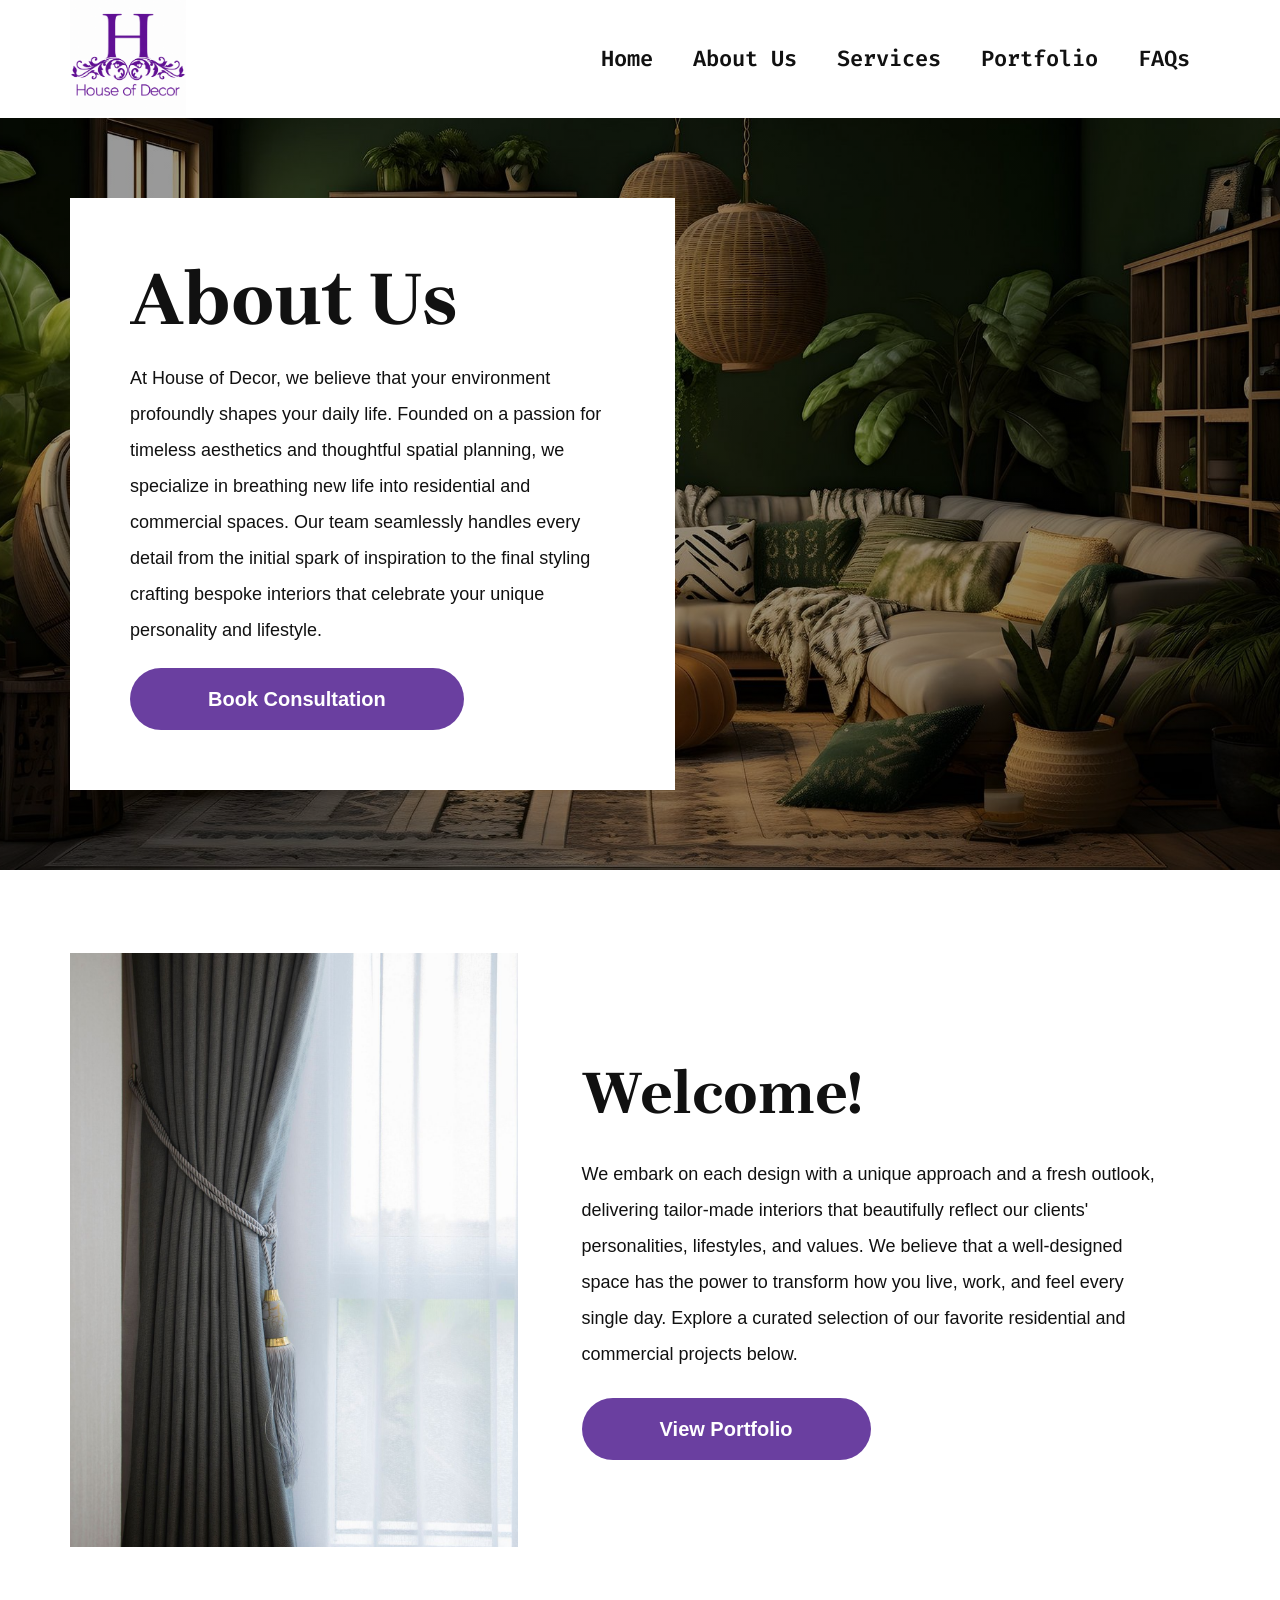
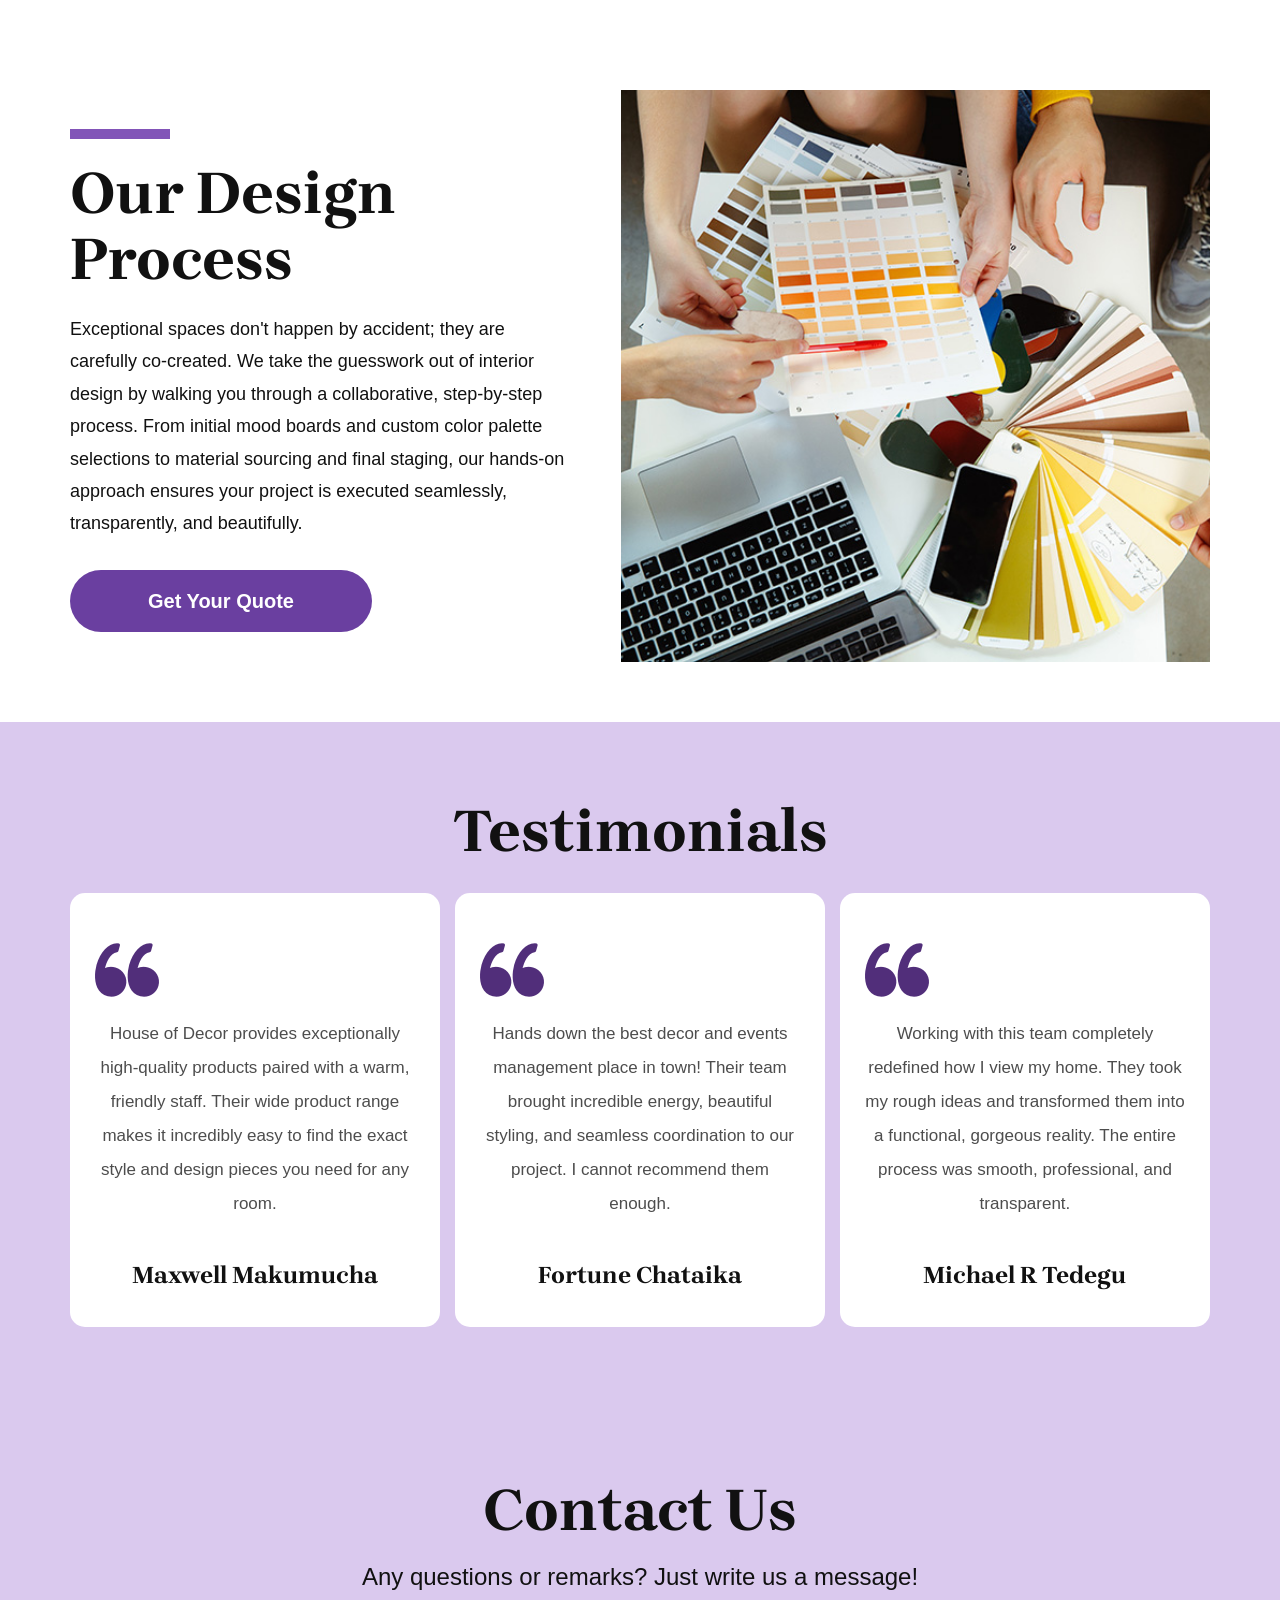
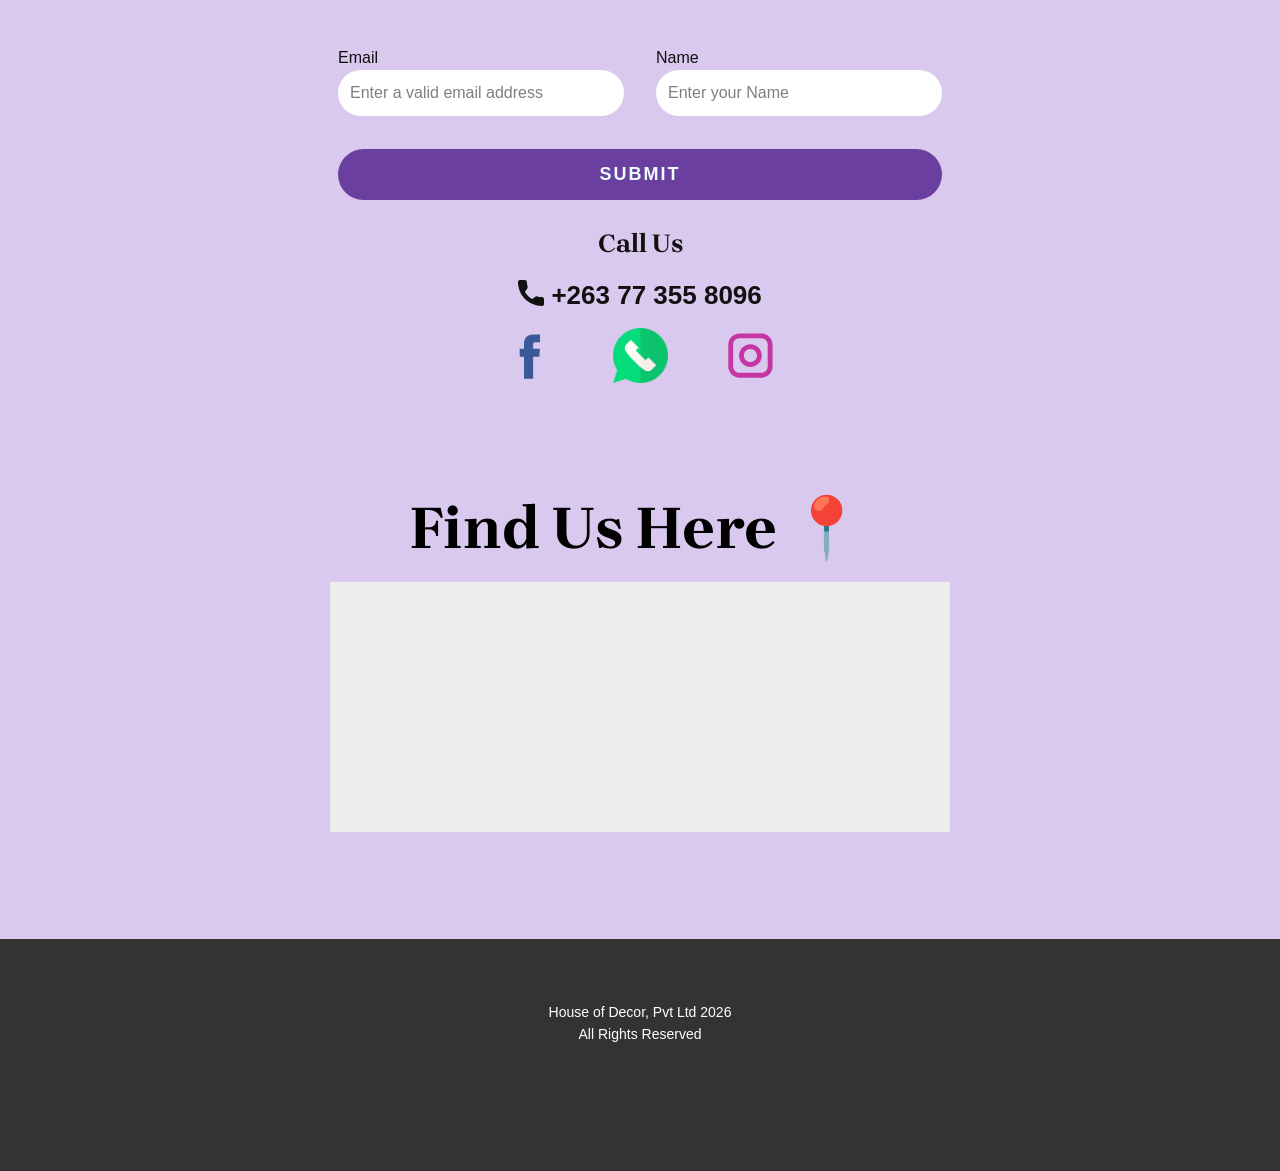
==== About.html @ c2fd4e75 "Initial commit: House of Decor website" ====
<!DOCTYPE html>
<html style="font-size: 16px;" lang="en"><head>
    <meta name="viewport" content="width=device-width, initial-scale=1.0">
    <meta charset="utf-8">
    <meta name="keywords" content="About Us, Welcome!, About Design Studio, Testimonials, Contact Us">
    <meta name="description" content="">
    <title>About</title>
    <link rel="stylesheet" href="nicepage.css" media="screen">
<link rel="stylesheet" href="About.css" media="screen">
    <script class="u-script" type="text/javascript" src="jquery.js" defer=""></script>
    <script class="u-script" type="text/javascript" src="nicepage.js" defer=""></script>
    <meta name="generator" content="Nicepage 8.6.23, nicepage.com">
    
    
    
    
    
    
    
    
    <link id="u-page-google-font" rel="stylesheet" href="https://fonts.googleapis.com/css2?display=swap&amp;family=Brygada+1918:ital,wght@0,400;0,500;0,600;0,700;1,400;1,500;1,600;1,700&amp;family=Fira+Code:wght@300;400;500;600;700">
    <script type="application/ld+json">{
		"@context": "http://schema.org",
		"@type": "Organization",
		"name": "HouseOfDecor",
		"logo": "images/file_00000000e6348211b48d99a173639cad.png"
}</script>
    <meta name="theme-color" content="#478ac9">
    <meta property="og:title" content="About">
    <meta property="og:type" content="website">
  <meta name="referrer" content="origin"><meta data-intl-tel-input-cdn-path="intlTelInput/"></head>
  <body data-path-to-root="./" data-include-products="false" class="u-body u-clearfix u-xl-mode" data-lang="en"><header class="u-clearfix u-header u-header" id="sec-5b54"><div class="u-clearfix u-sheet u-valign-middle-lg u-valign-middle-md u-valign-middle-sm u-valign-middle-xs u-sheet-1">
        <a href="index.html"  class="u-image u-logo u-image-1" data-image-width="1254" data-image-height="1254">
          <img src="images/file_00000000e6348211b48d99a173639cad.png" class="u-logo-image u-logo-image-1" title="Home">
        </a>
        <nav class="u-menu u-menu-one-level u-offcanvas u-offcanvas-shift u-menu-1" role="navigation">
          <div class="menu-collapse u-custom-font u-font-fira-code" style="font-size: 1.375rem; letter-spacing: 0px; font-weight: 600;">
            <a class="u-button-style u-custom---text-active-color-var u-custom-left-right-menu-spacing u-custom-padding-bottom u-custom-text-active-color u-custom-top-bottom-menu-spacing u-hamburger-link u-nav-link u-text-active-color-var u-text-hover-color-var u-hamburger-link-1" href="#" tabindex="-1" aria-label="Open menu" aria-controls="01cb">
              <svg class="u-svg-link" viewBox="0 0 24 24"><use xlink:href="#menu-hamburger"></use></svg>
              <svg class="u-svg-content" version="1.1" id="menu-hamburger" viewBox="0 0 16 16" x="0px" y="0px" xmlns:xlink="http://www.w3.org/1999/xlink" xmlns="http://www.w3.org/2000/svg"><g><rect y="1" width="16" height="2"></rect><rect y="7" width="16" height="2"></rect><rect y="13" width="16" height="2"></rect>
</g></svg>
            </a>
          </div>
          <div class="u-custom-menu u-nav-container">
            <ul class="u-custom-font u-font-fira-code u-nav u-unstyled u-nav-1" role="menubar"><li role="none" class="u-nav-item"><a role="menuitem" class="u-button-style u-nav-link u-text-active-color-var u-text-hover-color-var u-nav-link-2" href="index.html">Home</a>
</li><li role="none" class="u-nav-item"><a role="menuitem" class="u-button-style u-nav-link u-text-active-color-var u-text-hover-color-var u-nav-link-2" href="About.html">About Us</a>
</li><li role="none" class="u-nav-item"><a tabindex="-1" role="menuitem" class="u-button-style u-nav-link u-text-active-color-var u-text-hover-color-var u-nav-link-2" href="index.html#block-7services" >Services</a>
</li><li role="none" class="u-nav-item"><a role="menuitem" class="u-button-style u-nav-link u-text-active-color-var u-text-hover-color-var u-nav-link-2" href="Portfolio-Page.html">Portfolio</a>
</li><li role="none" class="u-nav-item"><a tabindex="-1" role="menuitem" class="u-button-style u-nav-link u-text-active-color-var u-text-hover-color-var u-nav-link-2" href="index.html#block-11faqs" >FAQs</a>
</li></ul>
          </div>
          <div class="u-custom-menu u-nav-container-collapse" id="01cb" role="region" aria-label="Menu panel">
            <div class="u-color-var u-container-style u-inner-container-layout u-opacity u-opacity-var u-sidenav u-sidenav-1">
              <div class="u-inner-container-layout u-sidenav-overflow">
                <ul class="u-align-center u-custom-font u-font-fira-code u-nav u-popupmenu-items u-unstyled u-nav-2" role="menubar"><li role="none" class="u-nav-item"><a role="menuitem" class="u-button-style u-nav-link" href="index.html">Home</a>
</li><li role="none" class="u-nav-item"><a role="menuitem" class="u-button-style u-nav-link" href="About.html">About Us</a>
</li><li role="none" class="u-nav-item"><a tabindex="-1" role="menuitem" class="u-button-style u-nav-link" href="index.html#block-7services" >Services</a>
</li><li role="none" class="u-nav-item"><a role="menuitem" class="u-button-style u-nav-link" href="Portfolio-Page.html">Portfolio</a>
</li><li role="none" class="u-nav-item"><a tabindex="-1" role="menuitem" class="u-button-style u-nav-link" href="index.html#block-11faqs" >FAQs</a>
</li></ul>
                <div class="u-menu-close u-menu-close-1" tabindex="-1" aria-label="Close menu"></div>
              </div>
            </div>
            <div class="u-color-var u-menu-overlay u-opacity u-opacity-70"></div>
          </div>
        </nav>
      </div></header>
    <section class="skrollable u-clearfix u-container-align-left-lg u-container-align-left-md u-container-align-left-xl u-container-align-left-xs u-image u-parallax u-shading u-uploaded-video u-section-1" data-image-width="1980" data-image-height="1110" id="block-1">
      <div class="u-clearfix u-sheet u-valign-middle-lg u-valign-middle-md u-valign-middle-xl u-valign-middle-xs u-sheet-1">
        <div class="u-align-center u-container-align-center u-container-align-center-lg u-container-align-center-md u-container-align-center-sm u-container-align-center-xl u-container-align-left-lg u-container-align-left-md u-container-align-left-sm u-container-align-left-xl u-container-style u-expanded-width-xs u-group u-white u-group-1">
          <div class="u-container-layout u-valign-middle-lg u-valign-middle-md u-valign-middle-sm u-valign-middle-xl u-container-layout-1">
            <h1 class="u-align-left u-text u-text-default u-text-1">About Us</h1>
            <p class="u-align-left u-text u-text-default u-text-2"> At House of Decor, we believe that your environment profoundly shapes your daily life. Founded on a passion for timeless aesthetics and thoughtful spatial planning, we specialize in breathing new life into residential and commercial spaces. Our team seamlessly handles every detail from the initial spark of inspiration to the final styling crafting bespoke interiors that celebrate your unique personality and lifestyle.</p>
            <a href="About.html#block-7contact" data-page-id="69347267" class="u-active-color-var u-align-left u-border-none u-btn u-btn-round u-button-style u-color-var u-hover-color-var u-radius u-text-white u-btn-1">Book Consultation </a>
          </div>
        </div>
      </div>
    </section>
    <section class="u-clearfix u-container-align-center u-section-2" id="block-2">
      <div class="u-clearfix u-sheet u-valign-middle u-sheet-1">
        <div class="data-layout-selected u-clearfix u-expanded-width u-gutter-14 u-layout-wrap u-layout-wrap-1">
          <div class="u-layout">
            <div class="u-layout-row">
              <div class="u-container-align-left u-container-style u-image u-layout-cell u-shape-rectangle u-size-24 u-image-1" data-image-width="1280" data-image-height="1920">
                <div class="u-container-layout u-container-layout-1"></div>
              </div>
              <div class="u-align-left u-container-align-left u-container-style u-layout-cell u-shape-rectangle u-size-36 u-layout-cell-2">
                <div class="u-container-layout u-valign-middle u-container-layout-2">
                  <h2 class="u-align-left u-text u-text-default u-text-1">Welcome!</h2>
                  <p class="u-align-left u-text u-text-default u-text-2"> We embark on each design with a unique approach and a fresh outlook, delivering tailor-made interiors that beautifully reflect our clients' personalities, lifestyles, and values. We believe that a well-designed space has the power to transform how you live, work, and feel every single day. Explore a curated selection of our favorite residential and commercial projects below.</p>
                  <a href="Portfolio-Page.html" data-page-id="81731891" class="u-active-color-var u-align-left u-border-none u-btn u-btn-round u-button-style u-color-var u-hover-color-var u-radius u-text-white u-btn-1" title="Portfolio Page">View Portfolio </a>
                </div>
              </div>
            </div>
          </div>
        </div>
      </div>
    </section>
    <section class="u-clearfix u-container-align-center u-section-3" id="block-3">
      <div class="u-clearfix u-sheet u-valign-middle u-sheet-1">
        <div class="custom-expanded data-layout-selected u-clearfix u-layout-wrap u-layout-wrap-1">
          <div class="u-layout">
            <div class="u-layout-row">
              <div class="u-align-left u-container-align-left u-container-style u-layout-cell u-left-cell u-size-29 u-layout-cell-1">
                <div class="u-container-layout u-container-layout-1">
                  <div class="u-align-left u-border-10 u-border-color-var u-line u-line-horizontal u-line-1"></div>
                  <h2 class="u-align-left u-text u-text-1"> Our Design Process</h2>
                  <p class="u-align-left u-text u-text-2"> Exceptional spaces don't happen by accident; they are carefully co-created. We take the guesswork out of interior design by walking you through a collaborative, step-by-step process. From initial mood boards and custom color palette selections to material sourcing and final staging, our hands-on approach ensures your project is executed seamlessly, transparently, and beautifully.</p>
                  <a href="index.html#block-14pricing"  class="u-active-color-var u-border-none u-btn u-btn-round u-button-style u-color-var u-hover-color-var u-radius u-text-white u-btn-1">Get Your Quote </a>
                </div>
              </div>
              <div class="u-align-center u-container-align-center u-container-style u-image u-layout-cell u-right-cell u-size-31 u-image-1" data-image-width="800" data-image-height="533">
                <div class="u-container-layout u-valign-middle u-container-layout-2"></div>
              </div>
            </div>
          </div>
        </div>
      </div>
    </section>
    <section class="u-align-center u-clearfix u-color-var u-container-align-center u-section-4" id="block-4">
      <div class="u-clearfix u-sheet u-valign-middle-lg u-valign-middle-sm u-sheet-1">
        <h2 class="u-align-center u-text u-text-default u-text-1">Testimonials</h2>
        <div class="u-expanded-width u-list u-list-1">
          <div class="u-repeater u-repeater-1">
            <div class="u-align-center u-container-align-center u-container-style u-list-item u-radius-15 u-repeater-item u-shape-round u-white u-list-item-1" data-animation-name="customAnimationIn" data-animation-duration="1500" data-animation-delay="500">
              <div class="u-container-layout u-similar-container u-valign-top-lg u-valign-top-md u-valign-top-sm u-valign-top-xs u-container-layout-1"><span class="u-align-left u-file-icon u-icon u-icon-1" data-animation-name="" data-animation-duration="0" data-animation-delay="0" data-animation-direction=""><img src="images/59149-7d05e52a.png" alt=""></span>
                <p class="u-align-center u-text u-text-grey-70 u-text-2"> House of Decor provides exceptionally high-quality products paired with a warm, friendly staff. Their wide product range makes it incredibly easy to find the exact style and design pieces you need for any room.</p>
                <h4 class="u-align-center u-text u-text-default u-text-3"> Maxwell Makumucha</h4>
              </div>
            </div>
            <div class="u-align-center u-container-align-center u-container-style u-list-item u-radius-15 u-repeater-item u-shape-round u-white u-list-item-2" data-animation-name="customAnimationIn" data-animation-duration="1500" data-animation-delay="500">
              <div class="u-container-layout u-similar-container u-valign-top-lg u-valign-top-md u-valign-top-sm u-valign-top-xs u-container-layout-2"><span class="u-align-left u-file-icon u-icon u-icon-2"><img src="images/59149-7d05e52a.png" alt=""></span>
                <p class="u-align-center u-text u-text-grey-70 u-text-4"> Hands down the best decor and events management place in town! Their team brought incredible energy, beautiful styling, and seamless coordination to our project. I cannot recommend them enough.</p>
                <h4 class="u-align-center u-text u-text-default u-text-5"> Fortune Chataika</h4>
              </div>
            </div>
            <div class="u-align-center u-container-align-center u-container-style u-list-item u-radius-15 u-repeater-item u-shape-round u-white u-list-item-3" data-animation-name="customAnimationIn" data-animation-duration="1500" data-animation-delay="500">
              <div class="u-container-layout u-similar-container u-valign-top-lg u-valign-top-md u-valign-top-sm u-valign-top-xs u-container-layout-3"><span class="u-align-left u-file-icon u-icon u-icon-3"><img src="images/59149-7d05e52a.png" alt=""></span>
                <p class="u-align-center u-text u-text-grey-70 u-text-6"> Working with this team completely redefined how I view my home. They took my rough ideas and transformed them into a functional, gorgeous reality. The entire process was smooth, professional, and transparent.</p>
                <h4 class="u-align-center u-text u-text-default u-text-7">Michael R Tedegu</h4>
              </div>
            </div>
          </div>
        </div>
      </div>
    </section>
    <section class="u-align-center u-clearfix u-color-var u-container-align-center u-section-5" id="block-7contact">
      <div class="u-clearfix u-sheet u-valign-middle-lg u-valign-middle-md u-valign-middle-sm u-valign-middle-xs u-sheet-1">
        <h2 class="u-align-center u-text u-text-default u-text-1" data-animation-name="customAnimationIn" data-animation-duration="1500" data-animation-delay="0">Contact Us</h2>
        <h5 class="u-align-center u-custom-font u-text u-text-default u-text-font u-text-2" data-animation-name="customAnimationIn" data-animation-duration="1500" data-animation-delay="500"> Any questions or remarks? Just write us a message!</h5>
        <div class="custom-expanded u-form u-form-1">
          <form action="https://service.nicepagesrv.com/form/v4/form-process" class="u-clearfix u-form-spacing-32 u-form-vertical u-inner-form" source="email" name="form" style="padding: 10px;">
            <div class="u-form-email u-form-group u-form-partition-factor-2">
              <label for="email-bb9b" class="u-label">Email</label>
              <input type="email" placeholder="Enter a valid email address" id="email-bb9b" name="email" class="u-border-none u-input u-input-rectangle u-radius-50" required="">
            </div>
            <div class="u-form-group u-form-name u-form-partition-factor-2">
              <label for="name-bb9b" class="u-label">Name</label>
              <input type="text" placeholder="Enter your Name" id="name-bb9b" name="name" class="u-border-none u-input u-input-rectangle u-radius-50" required="">
            </div>
            <div class="u-align-right u-form-group u-form-submit">
              <a href="#" class="u-active-color-var u-border-none u-btn u-btn-round u-btn-submit u-button-style u-color-var u-hover-color-var u-radius-50 u-text-active-white u-text-hover-white u-text-palette-4-light-3 u-btn-1">Submit</a>
              <input type="submit" value="submit" class="u-form-control-hidden">
            </div>
            <div class="u-form-send-message u-form-send-success">Thank you! Your message has been sent.</div>
            <div class="u-form-send-error u-form-send-message">Unable to send your message. Please fix errors then try again.</div>
            <input type="hidden" value="" name="recaptchaResponse">
            <input type="hidden" name="formServices" value="2194403e-8a28-ebcc-ebf3-c26e6102ab2a">
          </form>
        </div>
        <h3 class="u-align-center u-text u-text-default u-text-3">Call Us</h3>
        <a href="tel:+263 77 355 8096" class="u-active-none u-btn u-btn-rectangle u-button-style u-hover-none u-none u-btn-2"><span class="u-icon"><svg class="u-svg-content" viewBox="0 0 405.333 405.333" x="0px" y="0px" style="width: 1em; height: 1em;"><path d="M373.333,266.88c-25.003,0-49.493-3.904-72.704-11.563c-11.328-3.904-24.192-0.896-31.637,6.699l-46.016,34.752    c-52.8-28.181-86.592-61.952-114.389-114.368l33.813-44.928c8.512-8.512,11.563-20.971,7.915-32.64    C142.592,81.472,138.667,56.96,138.667,32c0-17.643-14.357-32-32-32H32C14.357,0,0,14.357,0,32    c0,205.845,167.488,373.333,373.333,373.333c17.643,0,32-14.357,32-32V298.88C405.333,281.237,390.976,266.88,373.333,266.88z"></path></svg></span>&nbsp;+263 77 355 8096
        </a>
        <div class="u-social-icons u-social-icons-1">
          <a class="u-social-url" title="facebook" target="_blank" href="https://www.facebook.com/share/1EyLAjVjCa/"><span class="u-icon u-social-facebook u-social-icon u-icon-2"><svg class="u-svg-link" preserveAspectRatio="xMidYMin slice" viewBox="0 0 112 112" style=""><use xlink:href="#svg-7de2"></use></svg><svg class="u-svg-content" viewBox="0 0 112 112" x="0" y="0" id="svg-7de2"><path fill="currentColor" d="M75.5,28.8H65.4c-1.5,0-4,0.9-4,4.3v9.4h13.9l-1.5,15.8H61.4v45.1H42.8V58.3h-8.8V42.4h8.8V32.2
c0-7.4,3.4-18.8,18.8-18.8h13.8v15.4H75.5z"></path></svg></span>
          </a>
          <a class="u-social-url" title="Whatsapp" target="_blank" href="https://wa.me/263773558096"><span class="u-file-icon u-icon u-social-icon u-social-twitter u-icon-3"><img src="images/3799943.png" alt=""></span>
          </a>
          <a class="u-social-url" title="instagram" target="_blank" href="https://www.instagram.com/house_of_decorzw/"><span class="u-icon u-social-icon u-social-instagram u-icon-4"><svg class="u-svg-link" preserveAspectRatio="xMidYMin slice" viewBox="0 0 112 112" style=""><use xlink:href="#svg-5e49"></use></svg><svg class="u-svg-content" viewBox="0 0 112 112" x="0" y="0" id="svg-5e49"><path fill="currentColor" d="M55.9,32.9c-12.8,0-23.2,10.4-23.2,23.2s10.4,23.2,23.2,23.2s23.2-10.4,23.2-23.2S68.7,32.9,55.9,32.9z
	 M55.9,69.4c-7.4,0-13.3-6-13.3-13.3c-0.1-7.4,6-13.3,13.3-13.3s13.3,6,13.3,13.3C69.3,63.5,63.3,69.4,55.9,69.4z"></path><path fill="currentColor" d="M78.2,11H33.5C21,11,10.8,21.3,10.8,33.7v44.7c0,12.6,10.2,22.8,22.7,22.8h44.7c12.6,0,22.7-10.2,22.7-22.7
	V33.7C100.8,21.1,90.6,11,78.2,11z M91,78.4c0,7.1-5.8,12.8-12.8,12.8H33.5c-7.1,0-12.8-5.8-12.8-12.8V33.7
	c0-7.1,5.8-12.8,12.8-12.8h44.7c7.1,0,12.8,5.8,12.8,12.8V78.4z"></path></svg></span>
          </a>
        </div>
      </div>
    </section>
    <section class="u-clearfix u-color-var u-typography-custom-page-typography-12--Map u-section-6" id="block-6">
      <div class="u-clearfix u-sheet u-sheet-1">
        <h2 class="u-text u-text-1"><span class="u-text-black">Find Us Here</span> 📍
        </h2>
        <div class="custom-expanded u-grey-light-2 u-map u-map-1">
          <div class="embed-responsive">
            <iframe class="embed-responsive-item" src="https://maps.google.com/maps?output=embed&amp;q=43%20Cecil%20Road%2C%20Harare%20&amp;t=k" data-map="[base64]"></iframe>
          </div>
        </div>
      </div>
    </section>
    
    
    
    <footer class="u-align-center u-clearfix u-container-align-center u-footer u-grey-80 u-footer" id="sec-030a"><div class="u-clearfix u-sheet u-valign-middle-lg u-valign-middle-md u-valign-middle-sm u-valign-middle-xs u-sheet-1">
        <p class="u-align-center u-small-text u-text u-text-variant u-text-1">House of Decor, Pvt Ltd 2026<br>All Rights Reserved
        </p>
      </div></footer>
    <section class="u-backlink u-clearfix u-grey-80"></section>
  
</body></html>
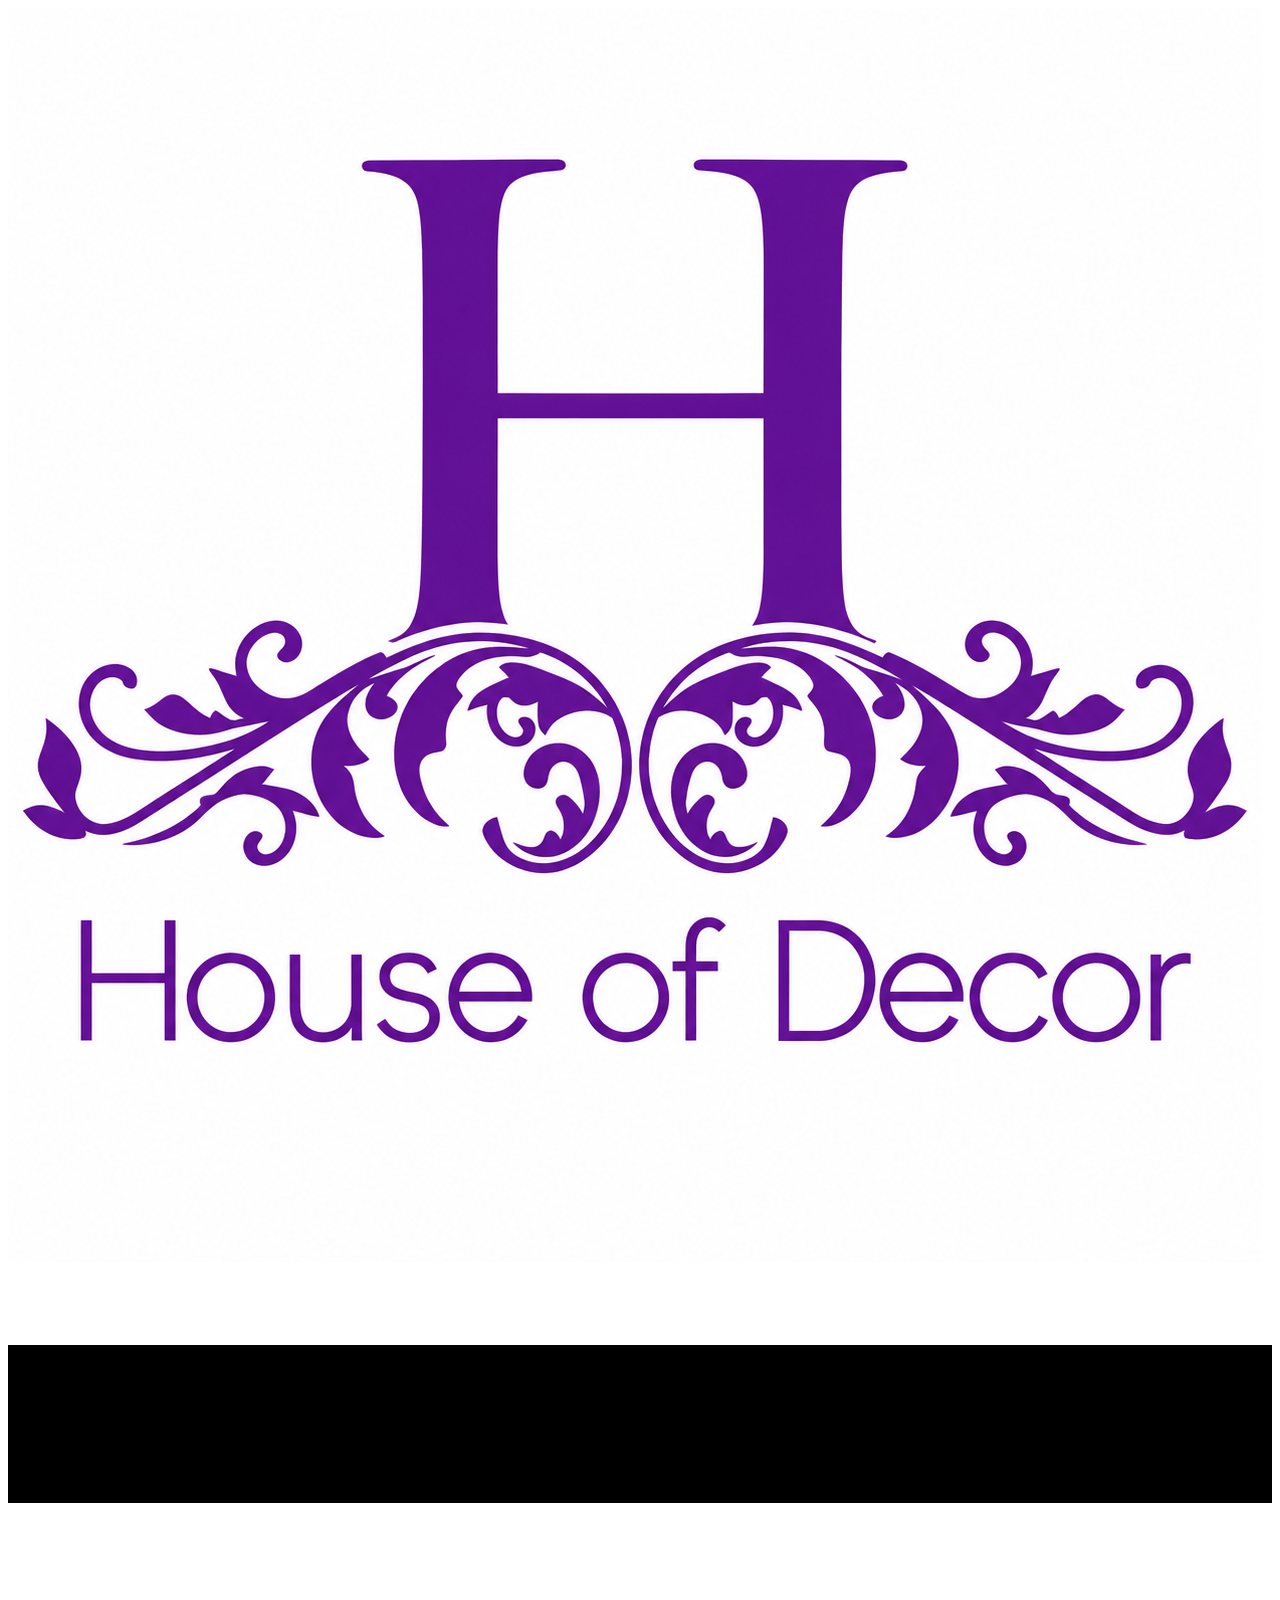
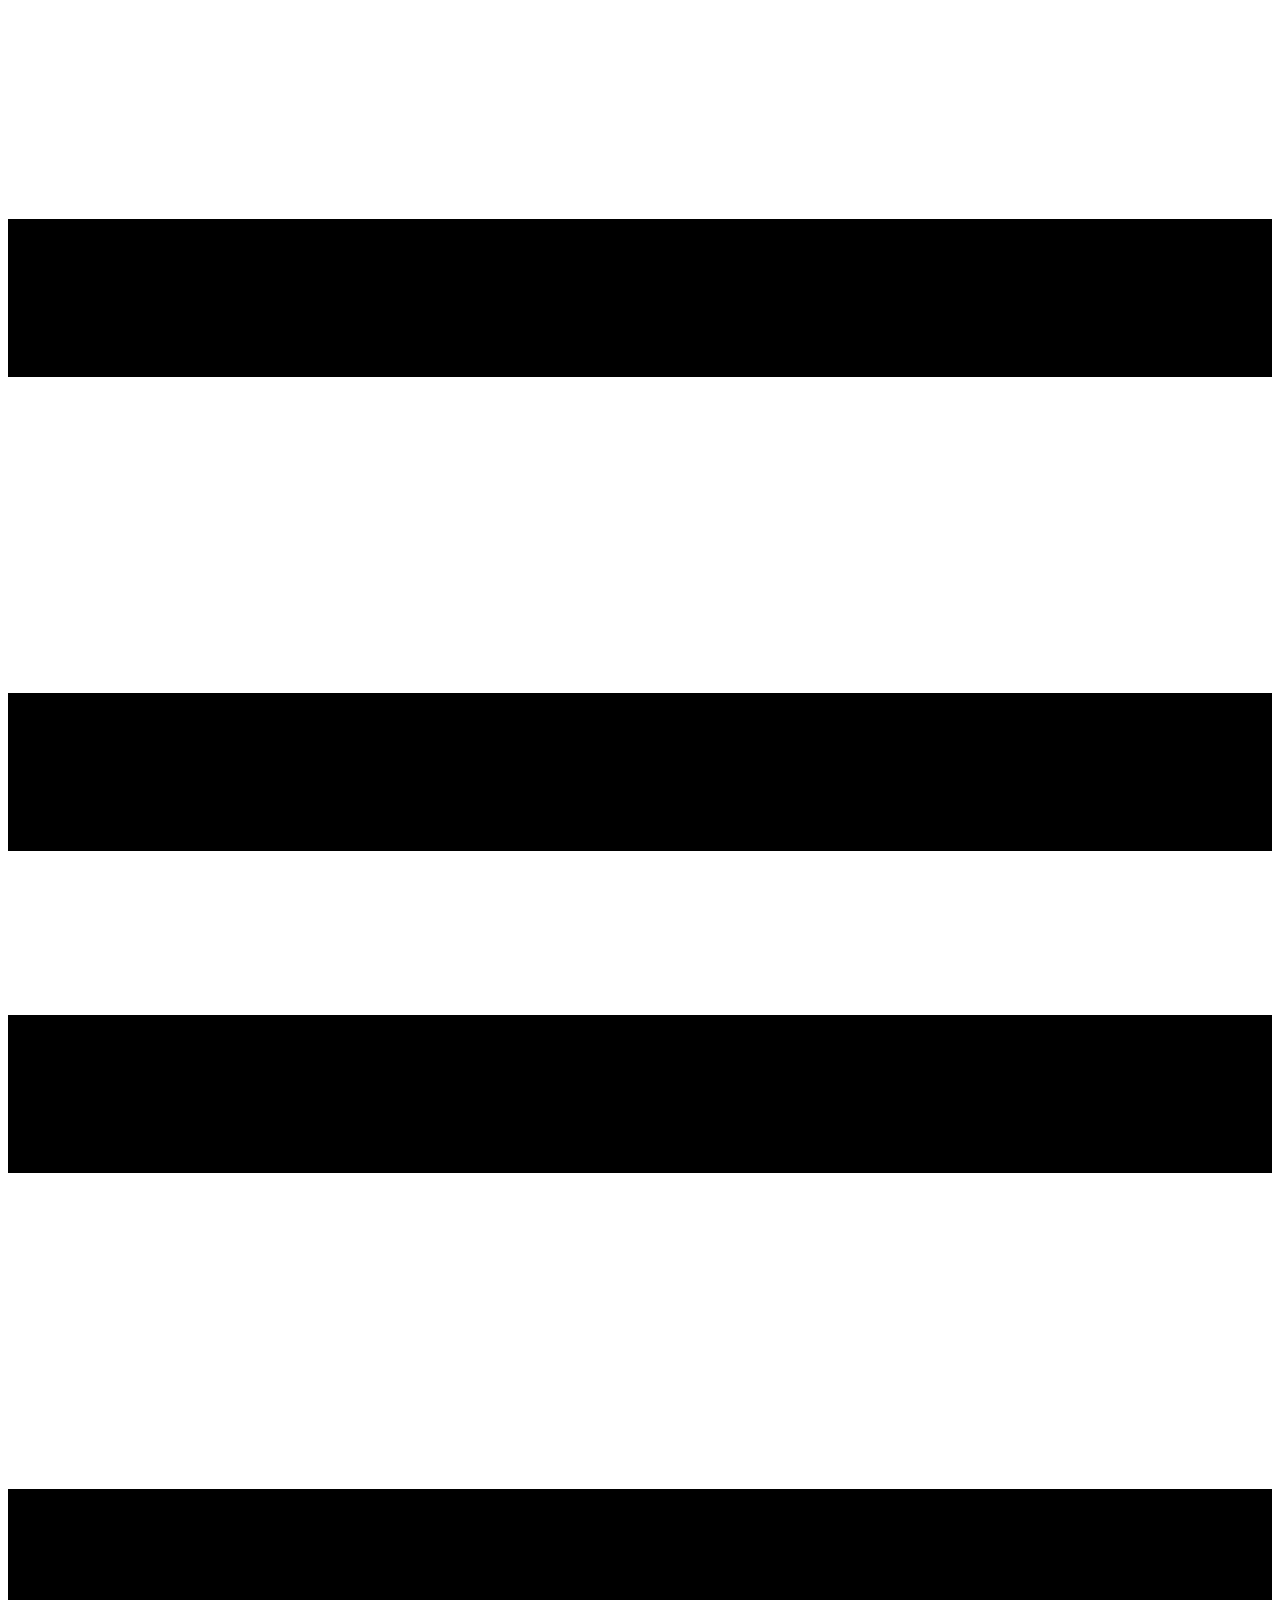
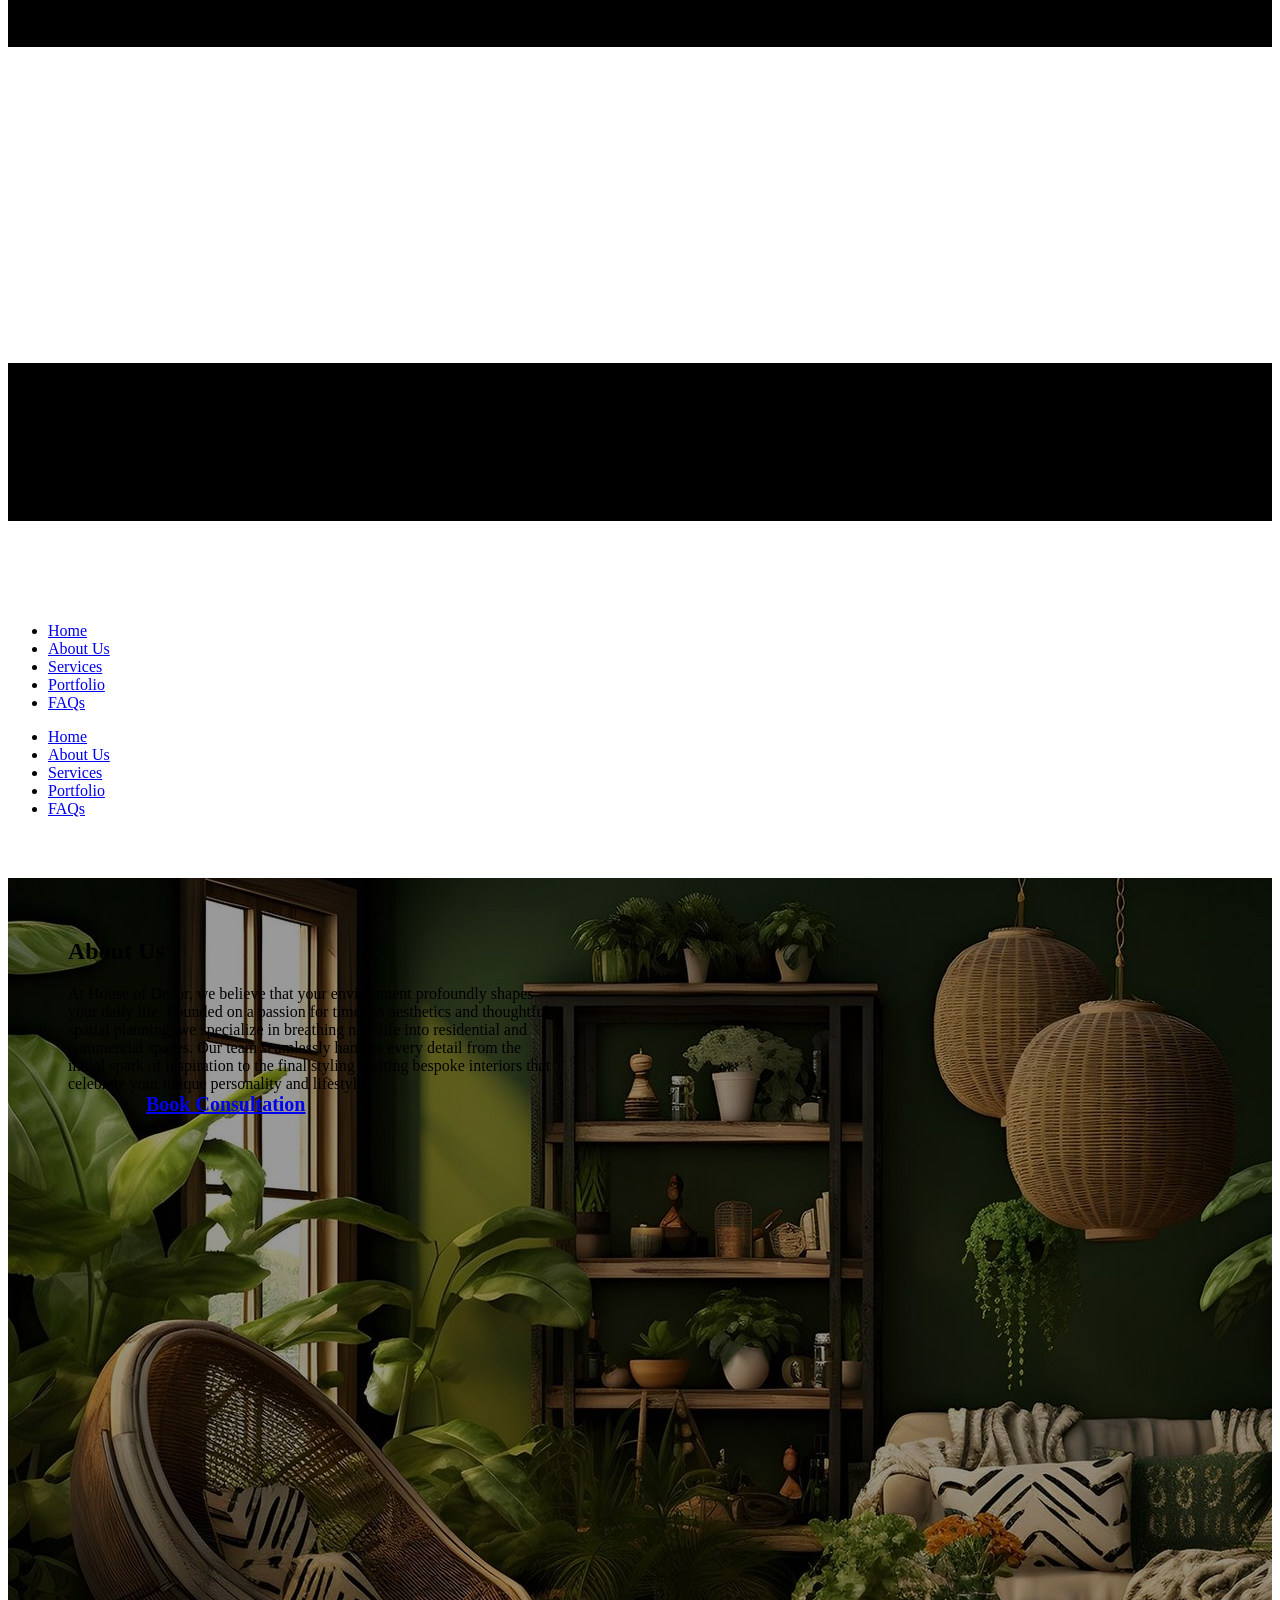
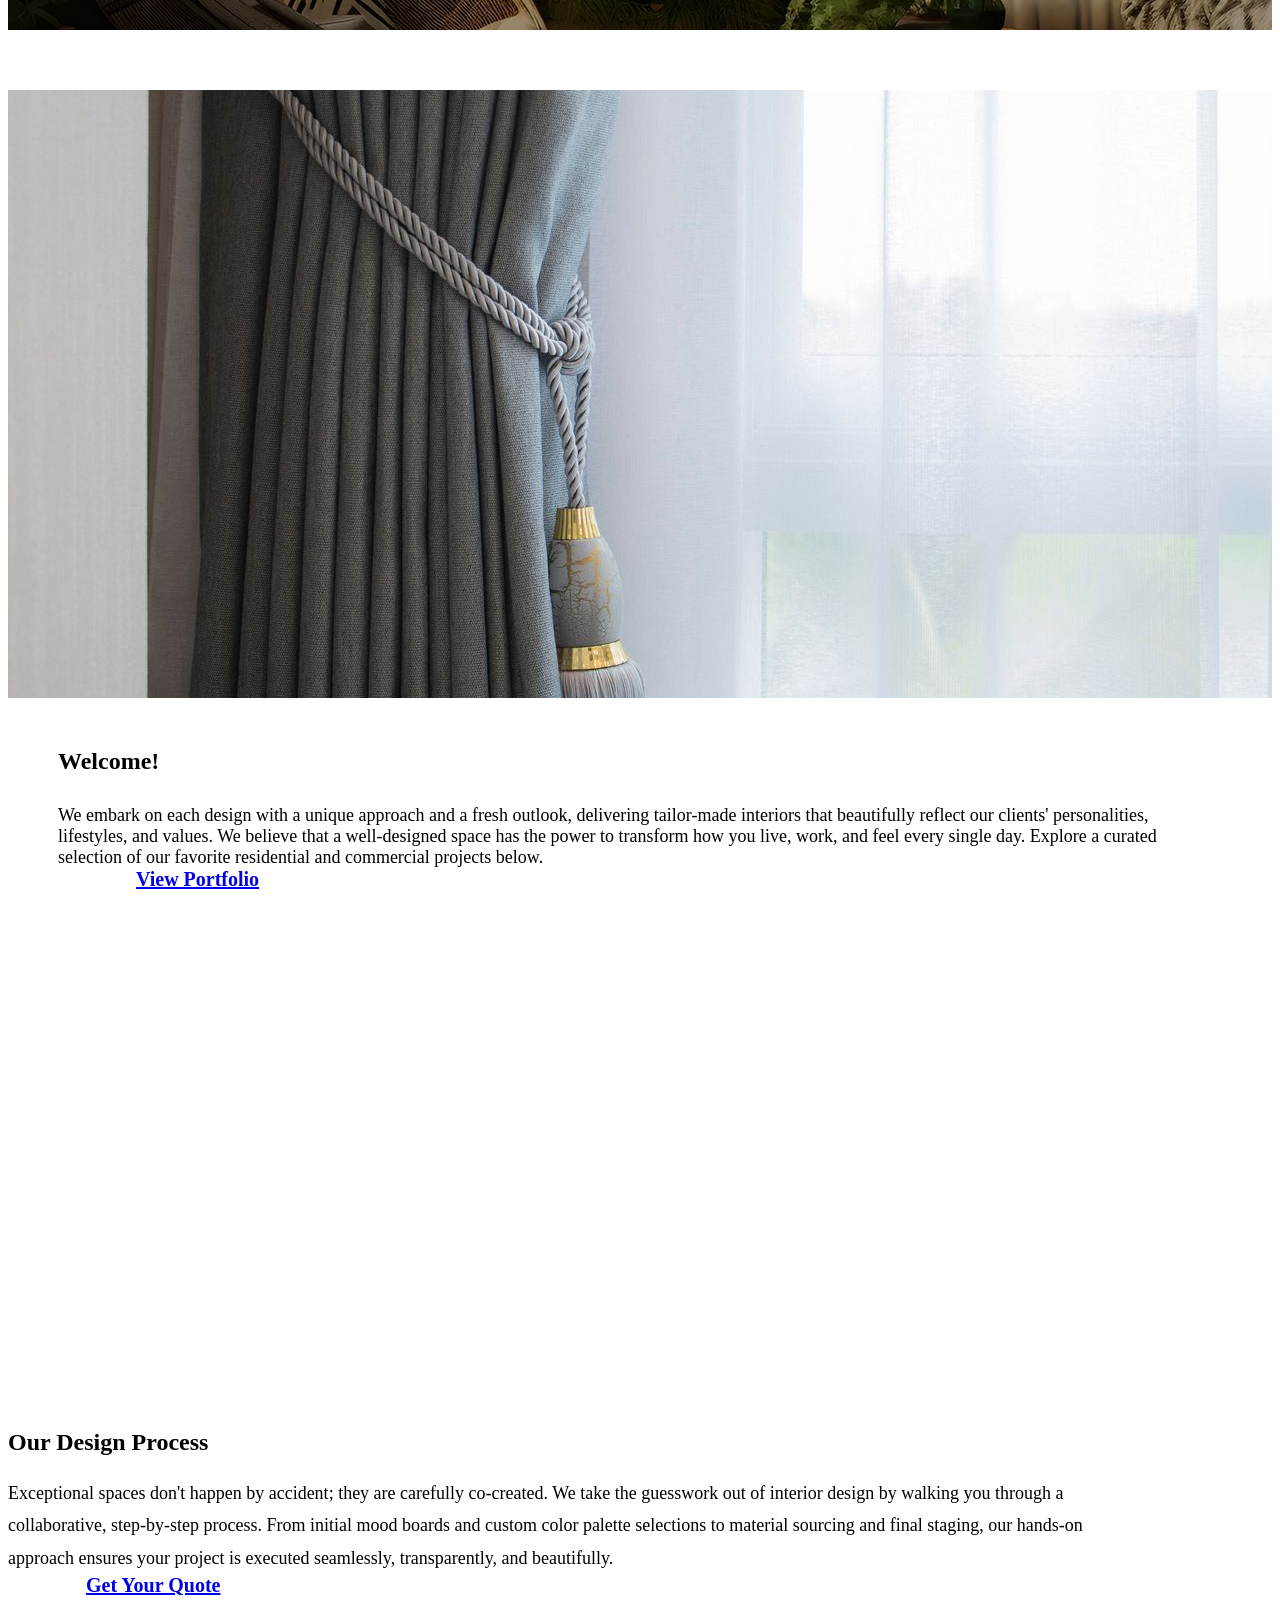
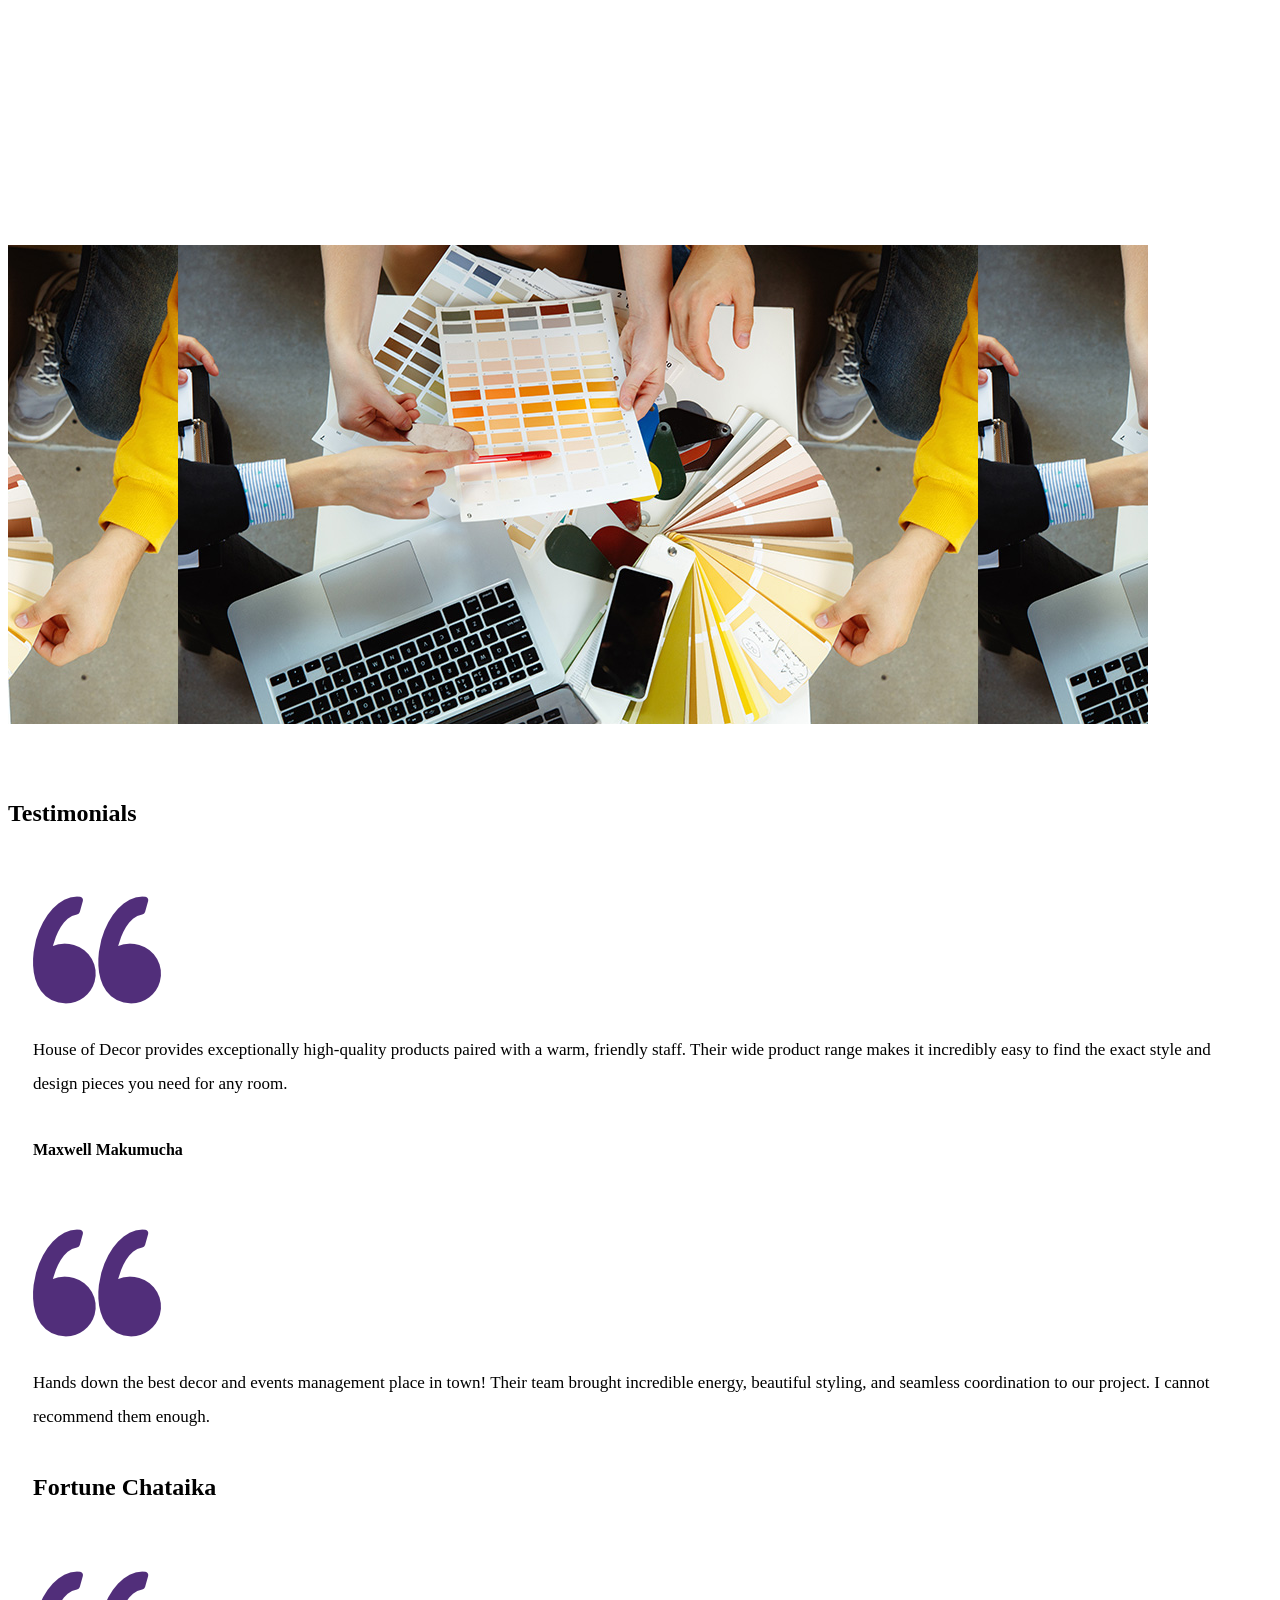
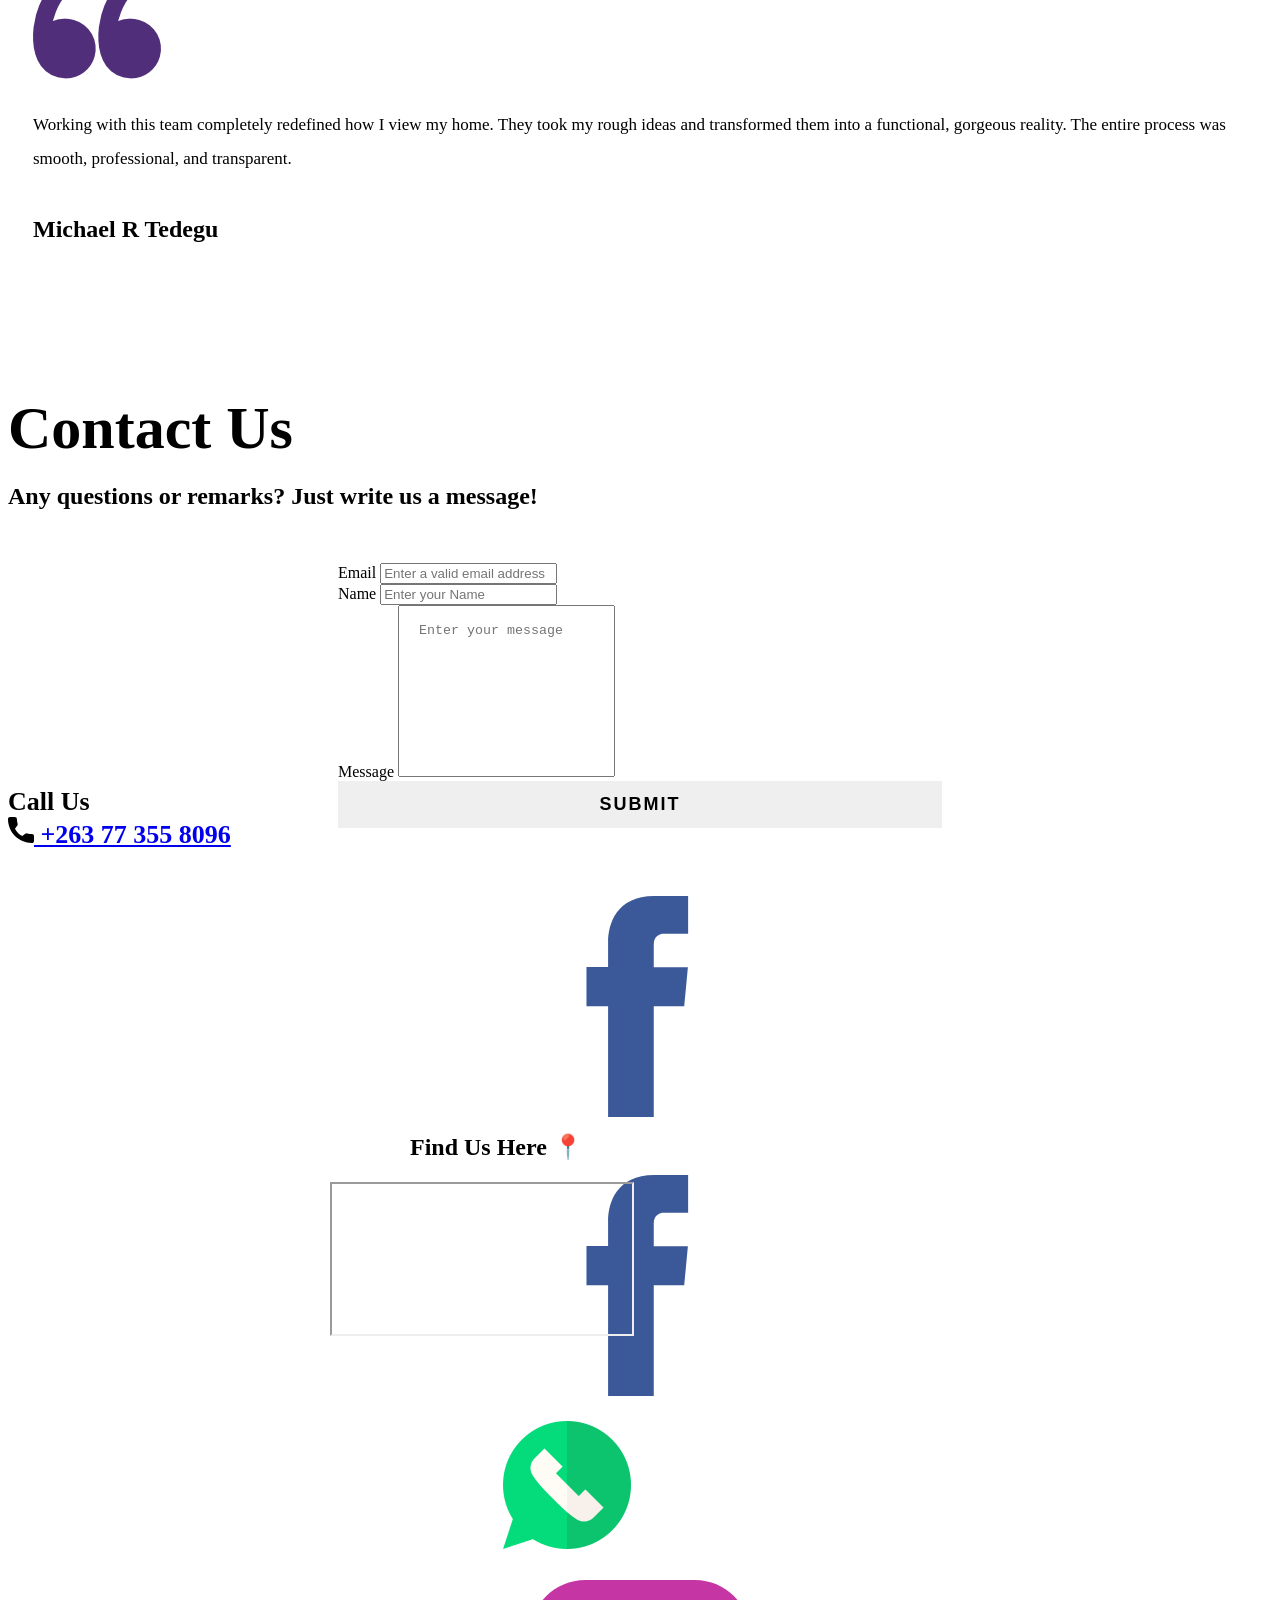
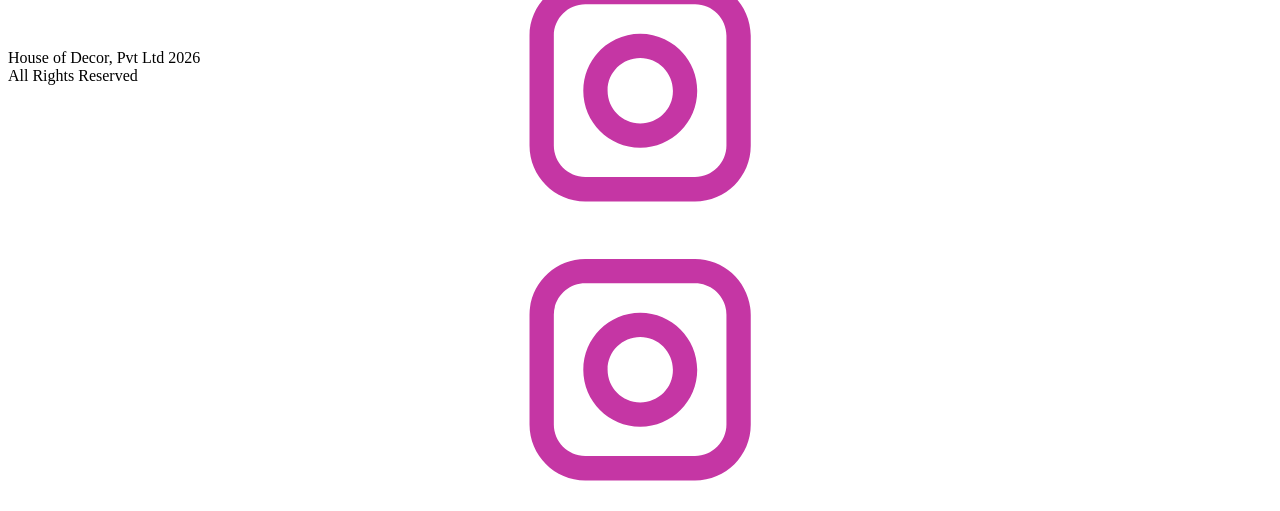
==== commit 6d82ea28: "Update contact forms with FormSubmit integration and thank-you page" ====
--- a/About.html
+++ b/About.html
@@ -149,24 +149,58 @@
         <h2 class="u-align-center u-text u-text-default u-text-1" data-animation-name="customAnimationIn" data-animation-duration="1500" data-animation-delay="0">Contact Us</h2>
         <h5 class="u-align-center u-custom-font u-text u-text-default u-text-font u-text-2" data-animation-name="customAnimationIn" data-animation-duration="1500" data-animation-delay="500"> Any questions or remarks? Just write us a message!</h5>
         <div class="custom-expanded u-form u-form-1">
-          <form action="https://service.nicepagesrv.com/form/v4/form-process" class="u-clearfix u-form-spacing-32 u-form-vertical u-inner-form" source="email" name="form" style="padding: 10px;">
-            <div class="u-form-email u-form-group u-form-partition-factor-2">
-              <label for="email-bb9b" class="u-label">Email</label>
-              <input type="email" placeholder="Enter a valid email address" id="email-bb9b" name="email" class="u-border-none u-input u-input-rectangle u-radius-50" required="">
-            </div>
-            <div class="u-form-group u-form-name u-form-partition-factor-2">
-              <label for="name-bb9b" class="u-label">Name</label>
-              <input type="text" placeholder="Enter your Name" id="name-bb9b" name="name" class="u-border-none u-input u-input-rectangle u-radius-50" required="">
-            </div>
-            <div class="u-align-right u-form-group u-form-submit">
-              <a href="#" class="u-active-color-var u-border-none u-btn u-btn-round u-btn-submit u-button-style u-color-var u-hover-color-var u-radius-50 u-text-active-white u-text-hover-white u-text-palette-4-light-3 u-btn-1">Submit</a>
-              <input type="submit" value="submit" class="u-form-control-hidden">
-            </div>
-            <div class="u-form-send-message u-form-send-success">Thank you! Your message has been sent.</div>
-            <div class="u-form-send-error u-form-send-message">Unable to send your message. Please fix errors then try again.</div>
-            <input type="hidden" value="" name="recaptchaResponse">
-            <input type="hidden" name="formServices" value="2194403e-8a28-ebcc-ebf3-c26e6102ab2a">
-          </form>
+          <form 
+  action="https://formsubmit.co/houseofdecorzw@gmail.com" 
+  method="POST" 
+  onsubmit="return true;"
+  class="u-clearfix u-form-spacing-32 u-form-vertical u-inner-form" 
+  name="form" 
+  style="padding: 10px;">
+
+  <!-- FormSubmit configuration -->
+  <input type="hidden" name="_cc" value="sales@houseofdecor.co.zw">
+  <input type="hidden" name="_subject" value="New Inquiry from House of Decor Website">
+  <input type="hidden" name="_template" value="table">
+  <input type="hidden" name="_captcha" value="false">
+  <input type="hidden" name="_next" value="https://houseofdecor.co.zw/thank-you.html">
+
+  <!-- Honeypot -->
+  <input type="text" name="_honey" style="display:none">
+
+  <!-- Email -->
+  <div class="u-form-email u-form-group u-form-partition-factor-2">
+    <label for="email-bb9b" class="u-label">Email</label>
+    <input type="email" placeholder="Enter a valid email address" id="email-bb9b" name="email" class="u-border-none u-input u-input-rectangle u-radius-50" required="">
+  </div>
+
+  <!-- Name -->
+  <div class="u-form-group u-form-name u-form-partition-factor-2">
+    <label for="name-bb9b" class="u-label">Name</label>
+    <input type="text" placeholder="Enter your Name" id="name-bb9b" name="name" class="u-border-none u-input u-input-rectangle u-radius-50" required="">
+  </div>
+
+  <!-- Message -->
+  <div class="u-form-group u-form-message">
+    <label for="message-bb9b" class="u-label">Message</label>
+    <textarea 
+      placeholder="Enter your message" 
+      id="message-bb9b" 
+      name="message" 
+      rows="5" 
+      class="u-border-none u-input u-input-rectangle u-radius-50" 
+      style="padding: 15px 20px; resize: none; min-height: 140px; line-height: 1.5;"
+      required=""></textarea>
+  </div>
+
+  <!-- Submit -->
+  <div class="u-align-right u-form-group u-form-submit">
+    <button type="button" 
+      onclick="var f=document.querySelector('form[action*=\'formsubmit.co\']'); if(f){f.submit();}"
+      class="u-active-color-var u-border-none u-btn u-btn-round u-btn-submit u-button-style u-color-var u-hover-color-var u-radius-50 u-text-active-white u-text-hover-white u-text-palette-4-light-3 u-btn-1" 
+      style="border:none; cursor:pointer;">Submit</button>
+  </div>
+
+</form>
         </div>
         <h3 class="u-align-center u-text u-text-default u-text-3">Call Us</h3>
         <a href="tel:+263 77 355 8096" class="u-active-none u-btn u-btn-rectangle u-button-style u-hover-none u-none u-btn-2"><span class="u-icon"><svg class="u-svg-content" viewBox="0 0 405.333 405.333" x="0px" y="0px" style="width: 1em; height: 1em;"><path d="M373.333,266.88c-25.003,0-49.493-3.904-72.704-11.563c-11.328-3.904-24.192-0.896-31.637,6.699l-46.016,34.752    c-52.8-28.181-86.592-61.952-114.389-114.368l33.813-44.928c8.512-8.512,11.563-20.971,7.915-32.64    C142.592,81.472,138.667,56.96,138.667,32c0-17.643-14.357-32-32-32H32C14.357,0,0,14.357,0,32    c0,205.845,167.488,373.333,373.333,373.333c17.643,0,32-14.357,32-32V298.88C405.333,281.237,390.976,266.88,373.333,266.88z"></path></svg></span>&nbsp;+263 77 355 8096
@@ -204,5 +238,15 @@
         </p>
       </div></footer>
     <section class="u-backlink u-clearfix u-grey-80"></section>
-  
+      <!-- ✅ Blocks Nicepage JS from hijacking the FormSubmit form -->
+    <script>
+      document.addEventListener('DOMContentLoaded', function () {
+        var form = document.querySelector('form[action*="formsubmit.co"]');
+        if (form) {
+          form.addEventListener('submit', function (e) {
+            e.stopImmediatePropagation();
+          }, true);
+        }
+      });
+    </script>
 </body></html>
